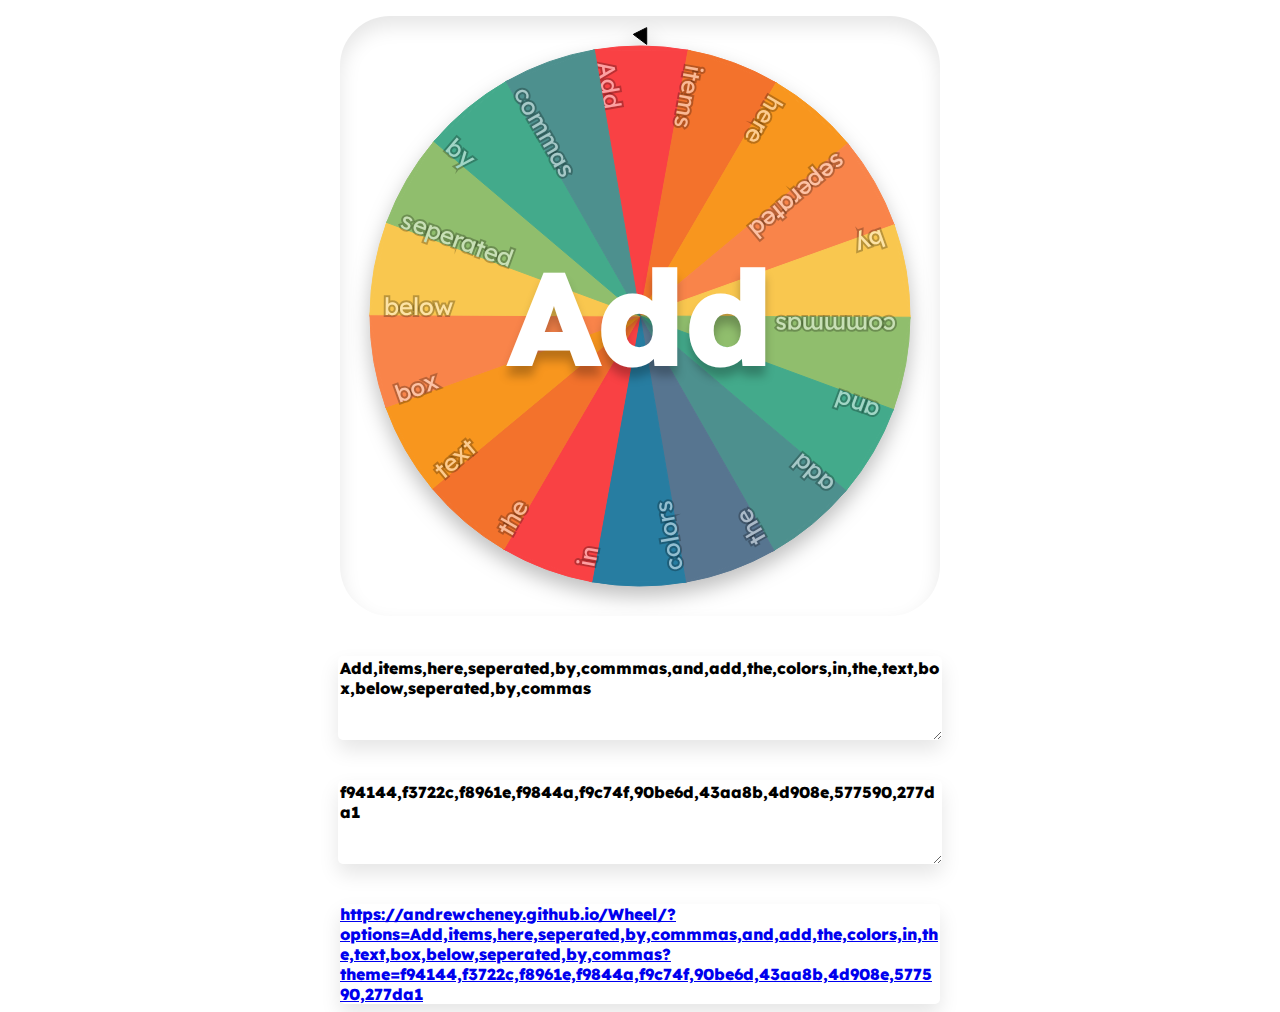
==== create.html @ f0a94a87 "Add files via upload" ====
<!DOCTYPE html>
<html lang="en">

<head>
    <meta charset="UTF-8">
    <title>Wheel Creator</title>
    <link rel="stylesheet" href="create.css">
</head>

<body>

    <body onLoad="draw()">
        <p><iframe id="wheel" src="https://andrewcheney.github.io/Wheel/"></iframe></p>
        <textarea id="items" name="items" cols="40" rows="5" spellcheck="false">Add,items,here,seperated,by,commmas,and,add,the,colors,in,the,text,box,below,seperated,by,commas</textarea>
        <textarea id="colors" name="colors" cols="40" rows="5" spellcheck="false">f94144,f3722c,f8961e,f9844a,f9c74f,90be6d,43aa8b,4d908e,577590,277da1</textarea>
        <a id="newurl" href="https://andrewcheney.github.io/Wheel/?options=Add,items,here,seperated,by,commmas,and,add,the,colors,in,the,text,box,below,seperated,by,commas?theme=f94144,f3722c,f8961e,f9844a,f9c74f,90be6d,43aa8b,4d908e,577590,277da1" target="_blank">https://andrewcheney.github.io/Wheel/?options=Add,items,here,seperated,by,commmas,and,add,the,colors,in,the,text,box,below,seperated,by,commas?theme=f94144,f3722c,f8961e,f9844a,f9c74f,90be6d,43aa8b,4d908e,577590,277da1</a>
    </body>
    <script src="create.js"></script>
</body>

</html>
---- create.css ----
@import url('https://fonts.googleapis.com/css2?family=Lexend:wght@300&display=swap');
iframe {
    margin: 0 auto;
    display: block;
    width: 600px;
    height: 600px;
    border: 0px solid black;
    box-shadow: inset 0px 10px 20px rgba(0, 0, 0, 0.1);
    border-radius: 50px;
}

textarea {
    margin: 0 auto;
    margin-top: 40px;
    display: block;
    width: 600px;
    height: 80px;
    border: 0px solid black;
    box-shadow: 0px 10px 20px rgba(0, 0, 0, 0.1);
    border-radius: 5px;
    resize: vertical;
    font-weight: 800;
    font-family: 'Lexend', sans-serif;
    font-size: 16px
}

a {
    margin: 0 auto;
    margin-top: 40px;
    display: block;
    width: 600px;
    border: 0px solid black;
    box-shadow: 0px 10px 20px rgba(0, 0, 0, 0.1);
    border-radius: 5px;
    resize: vertical;
    font-weight: 800;
    font-family: 'Lexend', sans-serif;
    font-size: 16px;
    overflow-wrap: break-word;
}
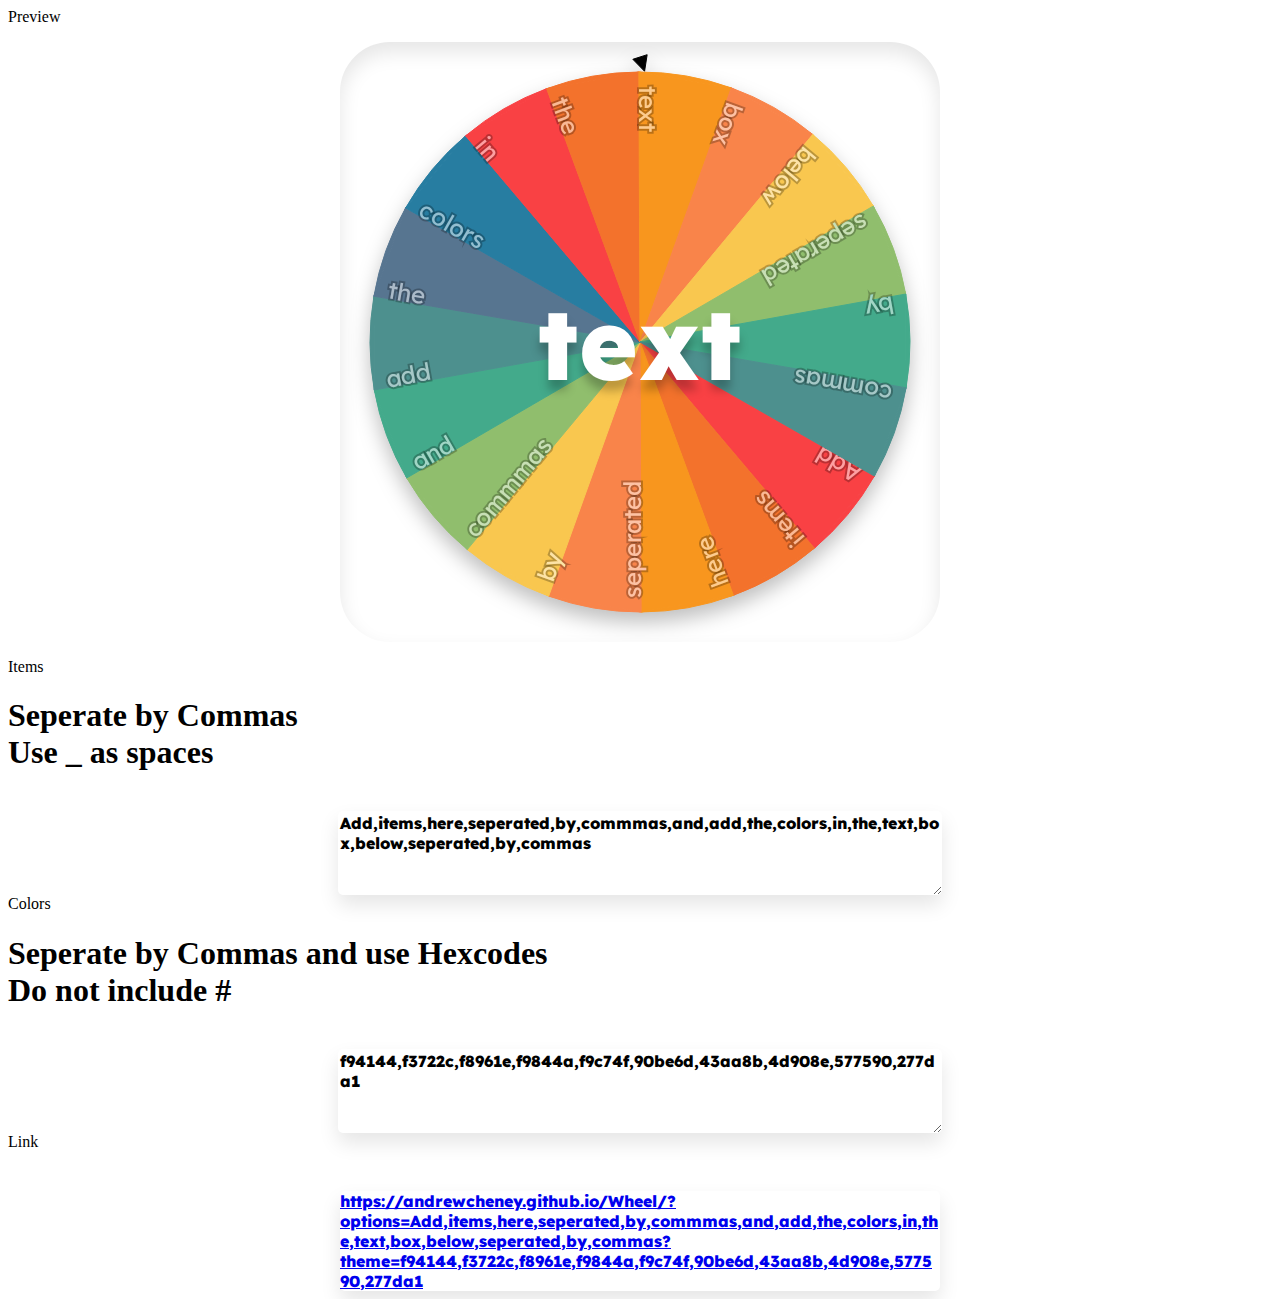
==== commit 08c0a354: "Update create.html" ====
--- a/create.html
+++ b/create.html
@@ -10,12 +10,30 @@
 <body>
 
     <body onLoad="draw()">
+        <div class="prev">
+            Preview
+        </div>
         <p><iframe id="wheel" src="https://andrewcheney.github.io/Wheel/"></iframe></p>
+        <div>
+            Items
+        </div>
+        <div>
+            <h1>Seperate by Commas<br>Use _ as spaces</h1>
+        </div>
         <textarea id="items" name="items" cols="40" rows="5" spellcheck="false">Add,items,here,seperated,by,commmas,and,add,the,colors,in,the,text,box,below,seperated,by,commas</textarea>
+        <div>
+            Colors
+        </div>
+        <div>
+            <h1>Seperate by Commas and use Hexcodes<br>Do not include #</h1>
+        </div>
         <textarea id="colors" name="colors" cols="40" rows="5" spellcheck="false">f94144,f3722c,f8961e,f9844a,f9c74f,90be6d,43aa8b,4d908e,577590,277da1</textarea>
+        <div>
+            Link
+        </div>
         <a id="newurl" href="https://andrewcheney.github.io/Wheel/?options=Add,items,here,seperated,by,commmas,and,add,the,colors,in,the,text,box,below,seperated,by,commas?theme=f94144,f3722c,f8961e,f9844a,f9c74f,90be6d,43aa8b,4d908e,577590,277da1" target="_blank">https://andrewcheney.github.io/Wheel/?options=Add,items,here,seperated,by,commmas,and,add,the,colors,in,the,text,box,below,seperated,by,commas?theme=f94144,f3722c,f8961e,f9844a,f9c74f,90be6d,43aa8b,4d908e,577590,277da1</a>
     </body>
     <script src="create.js"></script>
 </body>
 
-</html>+</html>
